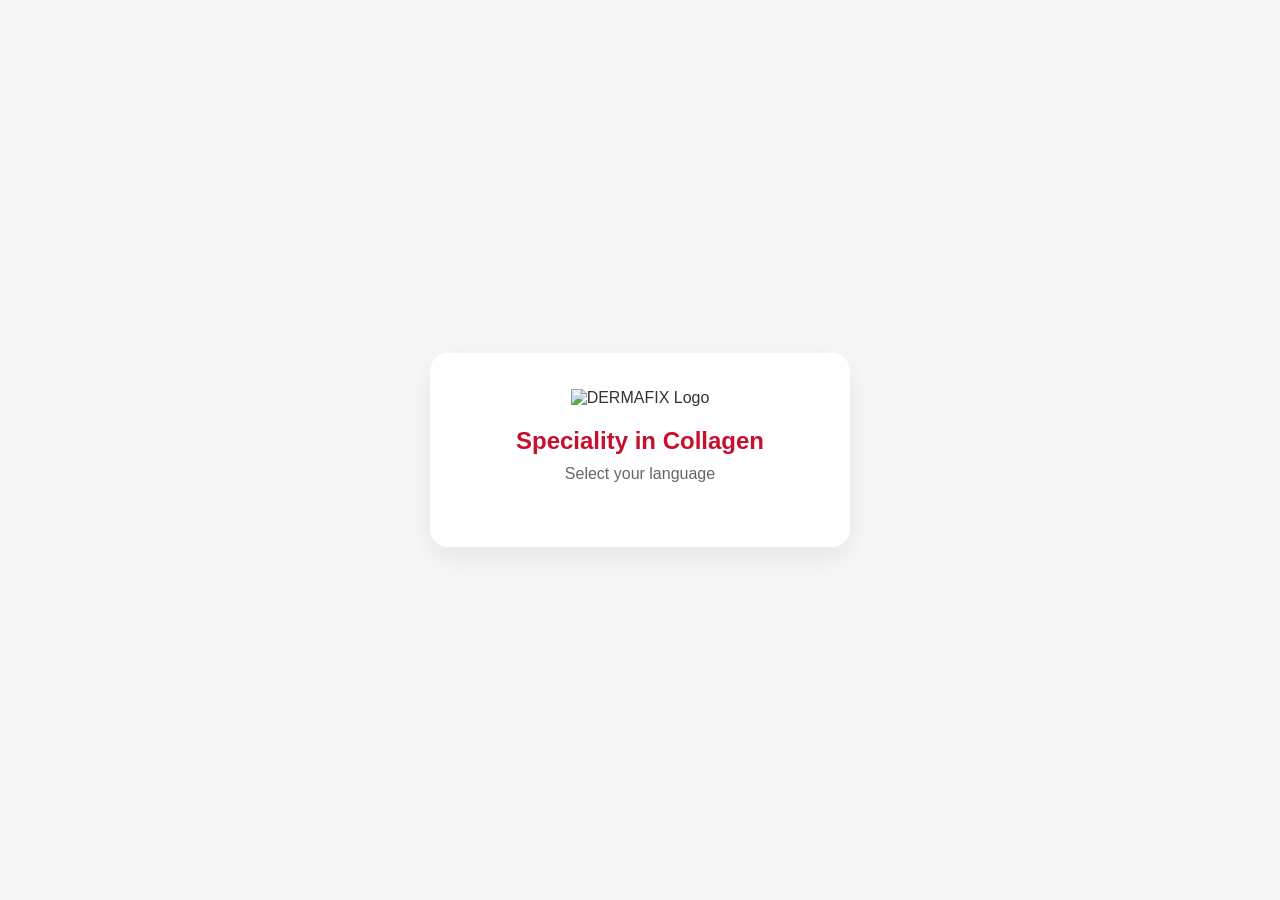
==== index.html @ 71de405d "Rename index (2).html to index.html" ====
<!DOCTYPE html>
<html lang="en">
<head>
<meta charset="UTF-8">
<meta name="viewport" content="width=device-width, initial-scale=1.0">
<title>DERMAFIX Manual</title>

<link rel="stylesheet" href="style.css">
</head>

<body>

<div class="container">

    <img src="logo.png" alt="DERMAFIX Logo" style="max-width:220px;width:70%;margin-bottom:20px;">

    <h2>Speciality in Collagen</h2>

    <p>Select your language</p>

    <div id="buttons"></div>

</div>

<script src="script.js"></script>

</body>
</html>
---- style.css ----
*{
    margin:0;
    padding:0;
    box-sizing:border-box;
    font-family:Arial, Helvetica, sans-serif;
}

body{
    background:#f7f7f7;
    color:#333;
    display:flex;
    justify-content:center;
    align-items:center;
    min-height:100vh;
    padding:20px;
}

.container{
    width:100%;
    max-width:420px;
    background:#fff;
    border-radius:18px;
    padding:36px 24px;
    text-align:center;
    box-shadow:0 10px 30px rgba(0,0,0,.08);
}

h2{
    color:#c8102e;
    margin-bottom:10px;
}

p{
    color:#666;
    margin-bottom:28px;
}

#buttons{
    display:flex;
    flex-direction:column;
    gap:14px;
}

.btn{
    display:block;
    text-decoration:none;
    background:#c8102e;
    color:#fff;
    padding:16px;
    border-radius:12px;
    font-size:17px;
    font-weight:bold;
    transition:.2s;
}

.btn:hover{
    transform:translateY(-2px);
    opacity:.92;
}

.btn:active{
    transform:scale(.98);
}

@media (max-width:480px){
    .container{
        max-width:100%;
        padding:28px 20px;
    }

    .btn{
        padding:18px;
        font-size:18px;
    }
}
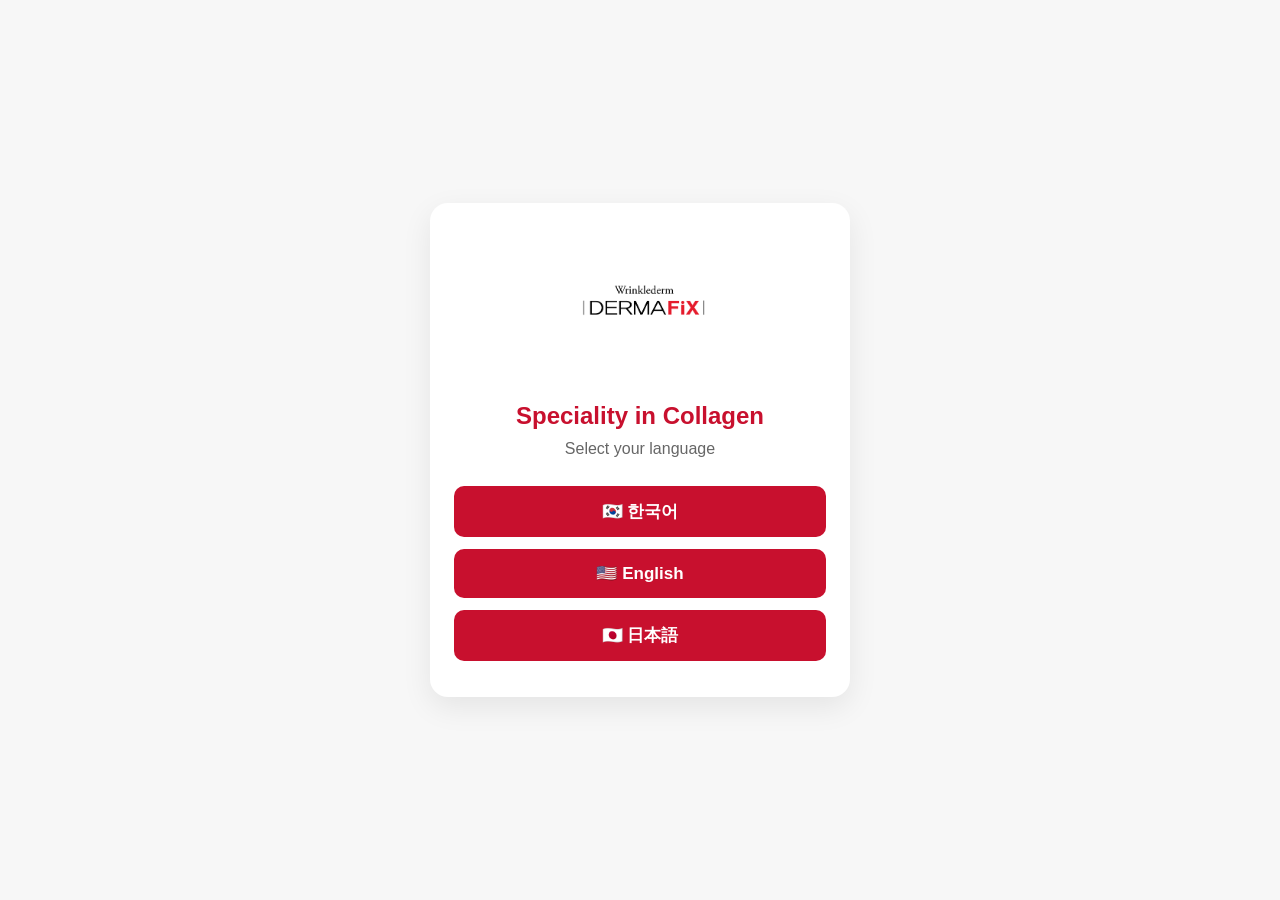
==== commit cead06bf: "Rename index(5).html to index.html" ====
--- a/index.html
+++ b/index.html
@@ -1,28 +1,29 @@
 <!DOCTYPE html>
-<html lang="en">
+<html lang="ko">
 <head>
 <meta charset="UTF-8">
 <meta name="viewport" content="width=device-width, initial-scale=1.0">
 <title>DERMAFIX Manual</title>
+<link rel="stylesheet" href="style.css">
+<style>
+.buttons{display:flex;flex-direction:column;gap:12px;margin-top:25px}
+.btn{display:block;text-decoration:none;padding:14px;border-radius:10px;
+background:#c8102e;color:#fff;font-weight:bold}
+.btn:hover{opacity:.9}
+</style>
+</head>
+<body>
+<div class="container">
+<img src="logo.png" alt="DERMAFIX Logo" style="max-width:220px;width:70%;margin-bottom:20px;">
+<h2>Speciality in Collagen</h2>
+<p>Select your language</p>
 
-<link rel="stylesheet" href="style.css">
-</head>
-
-<body>
-
-<div class="container">
-
-    <img src="logo.png" alt="DERMAFIX Logo" style="max-width:220px;width:70%;margin-bottom:20px;">
-
-    <h2>Speciality in Collagen</h2>
-
-    <p>Select your language</p>
-
-    <div id="buttons"></div>
+<div class="buttons">
+<a class="btn" href="korean.pdf.pdf" target="_blank">🇰🇷 한국어</a>
+<a class="btn" href="english.pdf.pdf" target="_blank">🇺🇸 English</a>
+<a class="btn" href="japanese.pdf.pdf" target="_blank">🇯🇵 日本語</a>
+</div>
 
 </div>
-
-<script src="script.js"></script>
-
 </body>
 </html>
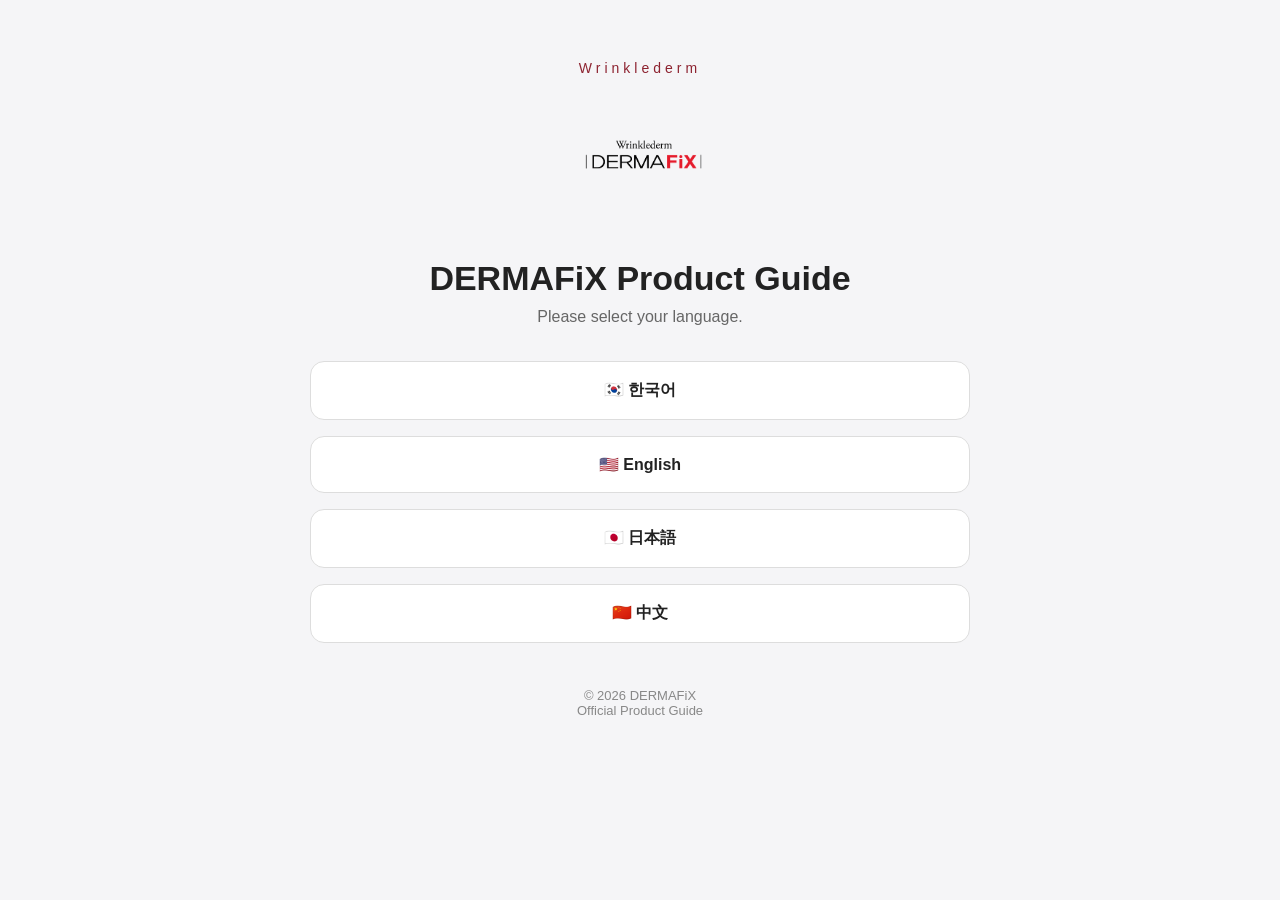
==== commit 0d6ffd91: "Add files via upload" ====
--- a/index.html
+++ b/index.html
@@ -1,29 +1,30 @@
 <!DOCTYPE html>
-<html lang="ko">
+<html lang="en">
 <head>
 <meta charset="UTF-8">
 <meta name="viewport" content="width=device-width, initial-scale=1.0">
-<title>DERMAFIX Manual</title>
+<title>DERMAFiX Product Guide</title>
 <link rel="stylesheet" href="style.css">
-<style>
-.buttons{display:flex;flex-direction:column;gap:12px;margin-top:25px}
-.btn{display:block;text-decoration:none;padding:14px;border-radius:10px;
-background:#c8102e;color:#fff;font-weight:bold}
-.btn:hover{opacity:.9}
-</style>
 </head>
 <body>
 <div class="container">
-<img src="logo.png" alt="DERMAFIX Logo" style="max-width:220px;width:70%;margin-bottom:20px;">
-<h2>Speciality in Collagen</h2>
-<p>Select your language</p>
+<div class="brand">Wrinklederm</div>
+<img src="logo.png" class="logo" alt="DERMAFiX Logo">
+<h1>DERMAFiX Product Guide</h1>
+<p class="sub">Please select your language.</p>
 
-<div class="buttons">
-<a class="btn" href="korean.pdf.pdf" target="_blank">🇰🇷 한국어</a>
-<a class="btn" href="english.pdf.pdf" target="_blank">🇺🇸 English</a>
-<a class="btn" href="japanese.pdf.pdf" target="_blank">🇯🇵 日本語</a>
+<div class="cards">
+<a href="korea.pdf" target="_blank" class="card">🇰🇷 한국어</a>
+<a href="eng.pdf" target="_blank" class="card">🇺🇸 English</a>
+<a href="japan.pdf" target="_blank" class="card">🇯🇵 日本語</a>
+<a href="china.pdf" target="_blank" class="card">🇨🇳 中文</a>
 </div>
 
+<footer>
+© 2026 DERMAFiX<br>
+Official Product Guide
+</footer>
 </div>
+<script src="script.js"></script>
 </body>
-</html>
+</html>
--- a/style.css
+++ b/style.css
@@ -1,75 +1,12 @@
-*{
-    margin:0;
-    padding:0;
-    box-sizing:border-box;
-    font-family:Arial, Helvetica, sans-serif;
-}
-
-body{
-    background:#f7f7f7;
-    color:#333;
-    display:flex;
-    justify-content:center;
-    align-items:center;
-    min-height:100vh;
-    padding:20px;
-}
-
-.container{
-    width:100%;
-    max-width:420px;
-    background:#fff;
-    border-radius:18px;
-    padding:36px 24px;
-    text-align:center;
-    box-shadow:0 10px 30px rgba(0,0,0,.08);
-}
-
-h2{
-    color:#c8102e;
-    margin-bottom:10px;
-}
-
-p{
-    color:#666;
-    margin-bottom:28px;
-}
-
-#buttons{
-    display:flex;
-    flex-direction:column;
-    gap:14px;
-}
-
-.btn{
-    display:block;
-    text-decoration:none;
-    background:#c8102e;
-    color:#fff;
-    padding:16px;
-    border-radius:12px;
-    font-size:17px;
-    font-weight:bold;
-    transition:.2s;
-}
-
-.btn:hover{
-    transform:translateY(-2px);
-    opacity:.92;
-}
-
-.btn:active{
-    transform:scale(.98);
-}
-
-@media (max-width:480px){
-    .container{
-        max-width:100%;
-        padding:28px 20px;
-    }
-
-    .btn{
-        padding:18px;
-        font-size:18px;
-    }
-}
+*{margin:0;padding:0;box-sizing:border-box}
+body{font-family:Arial,sans-serif;background:#f5f5f7;color:#222}
+.container{max-width:700px;margin:auto;padding:60px 20px;text-align:center}
+.brand{letter-spacing:4px;color:#8d2330;font-size:14px}
+.logo{width:210px;margin:20px auto 30px;display:block}
+h1{font-size:34px;margin-bottom:10px}
+.sub{color:#666;margin-bottom:35px}
+.cards{display:grid;gap:16px}
+.card{text-decoration:none;background:#fff;padding:18px;border-radius:14px;
+border:1px solid #ddd;color:#222;font-weight:600;transition:.2s}
+.card:hover{transform:translateY(-2px);box-shadow:0 8px 24px rgba(0,0,0,.08)}
+footer{margin-top:45px;color:#888;font-size:13px}
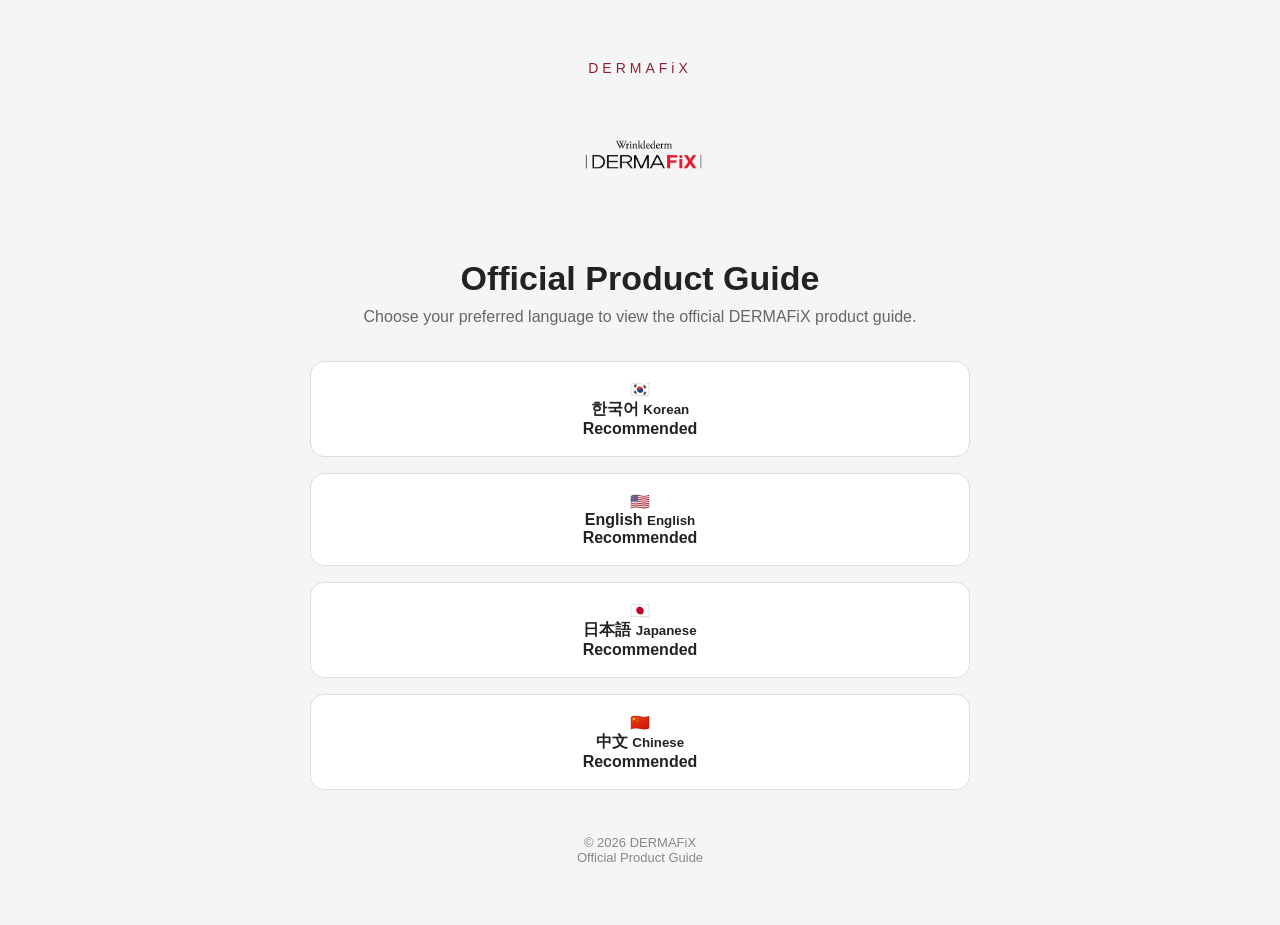
==== commit 0d413955: "Update index.html" ====
--- a/index.html
+++ b/index.html
@@ -8,16 +8,67 @@
 </head>
 <body>
 <div class="container">
-<div class="brand">Wrinklederm</div>
+<div class="brand">DERMAFiX</div>
 <img src="logo.png" class="logo" alt="DERMAFiX Logo">
-<h1>DERMAFiX Product Guide</h1>
-<p class="sub">Please select your language.</p>
+<h1>Official Product Guide</h1>
+<p class="sub">
+Choose your preferred language to view the official DERMAFiX product guide.
+</p>
 
 <div class="cards">
-<a href="korea.pdf" target="_blank" class="card">🇰🇷 한국어</a>
-<a href="eng.pdf" target="_blank" class="card">🇺🇸 English</a>
-<a href="japan.pdf" target="_blank" class="card">🇯🇵 日本語</a>
-<a href="china.pdf" target="_blank" class="card">🇨🇳 中文</a>
+
+<a href="korea.pdf" class="card" target="_blank">
+    <span class="flag">🇰🇷</span>
+
+    <div class="info">
+        <strong>한국어</strong>
+        <small>Korean</small>
+    </div>
+
+    <span class="badge" id="ko-badge">
+        Recommended
+    </span>
+</a>
+
+<a href="eng.pdf" class="card" target="_blank">
+    <span class="flag">🇺🇸</span>
+
+    <div class="info">
+        <strong>English</strong>
+        <small>English</small>
+    </div>
+
+    <span class="badge" id="en-badge">
+        Recommended
+    </span>
+</a>
+
+<a href="japan.pdf" class="card" target="_blank">
+    <span class="flag">🇯🇵</span>
+
+    <div class="info">
+        <strong>日本語</strong>
+        <small>Japanese</small>
+    </div>
+
+    <span class="badge" id="ja-badge">
+        Recommended
+    </span>
+</a>
+
+<a href="china.pdf" class="card" target="_blank">
+    <span class="flag">🇨🇳</span>
+
+    <div class="info">
+        <strong>中文</strong>
+        <small>Chinese</small>
+    </div>
+
+    <span class="badge" id="zh-badge">
+        Recommended
+    </span>
+</a>
+
 </div>
 
 <footer>
@@ -27,4 +78,4 @@
 </div>
 <script src="script.js"></script>
 </body>
-</html>+</html>
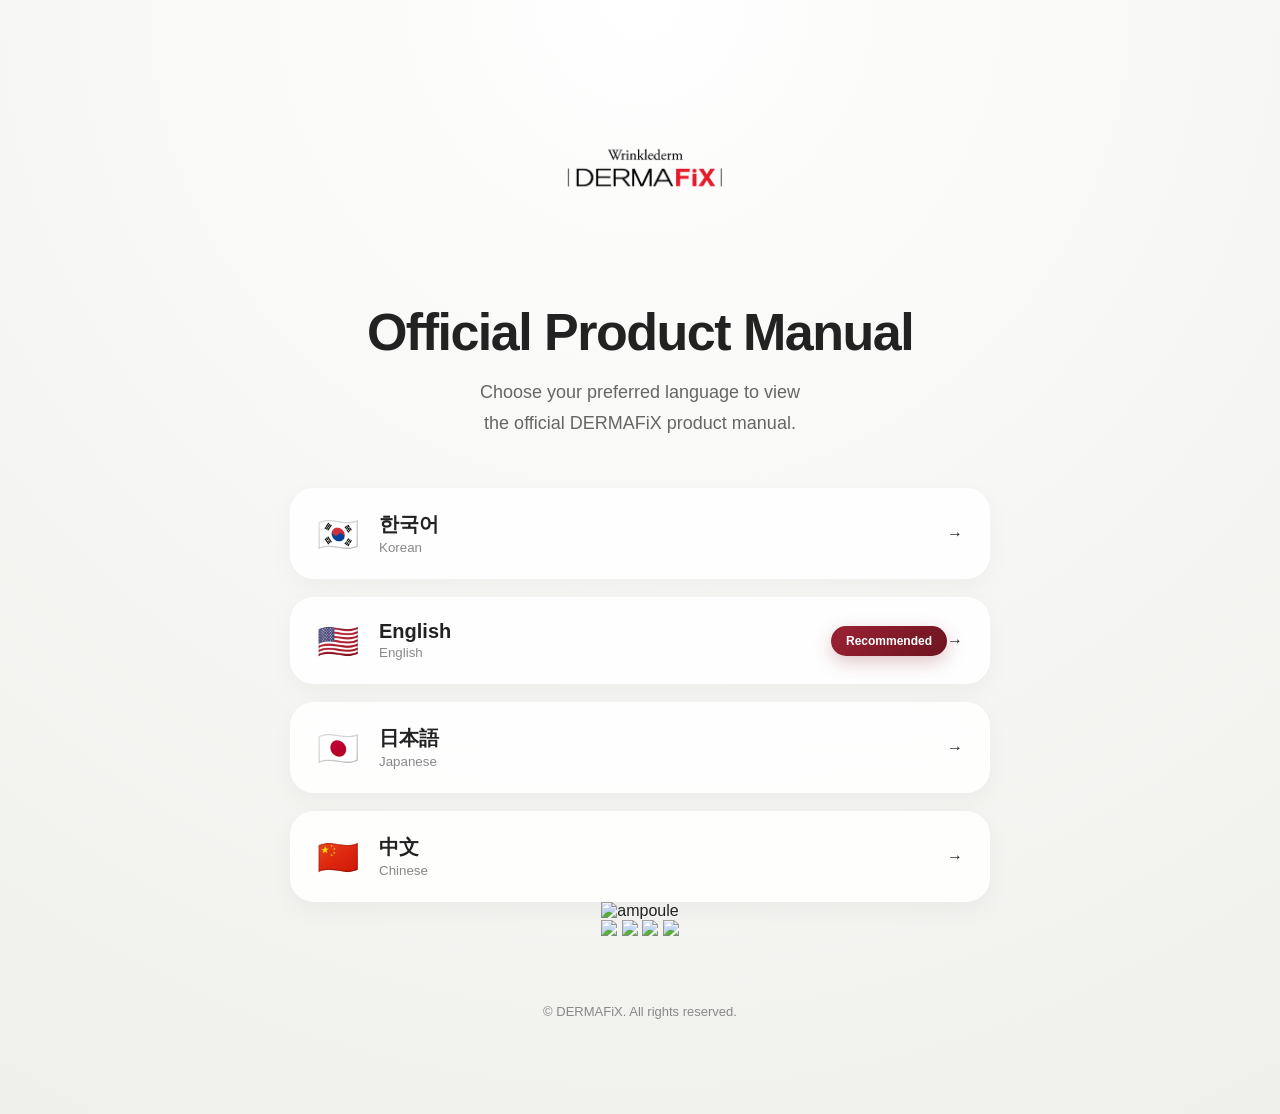
==== commit 172b24f1: "Update index.html" ====
--- a/index.html
+++ b/index.html
@@ -1,81 +1,144 @@
 <!DOCTYPE html>
 <html lang="en">
+
 <head>
 <meta charset="UTF-8">
 <meta name="viewport" content="width=device-width, initial-scale=1.0">
+
 <title>DERMAFiX Product Guide</title>
+
 <link rel="stylesheet" href="style.css">
+
 </head>
+
 <body>
+
 <div class="container">
-<div class="brand">DERMAFiX</div>
-<img src="logo.png" class="logo" alt="DERMAFiX Logo">
-<h1>Official Product Guide</h1>
-<p class="sub">
-Choose your preferred language to view the official DERMAFiX product guide.
-</p>
 
-<div class="cards">
+    <!-- Logo -->
+    <img src="logo.png" class="logo" alt="DERMAFiX Logo">
 
-<a href="korea.pdf" class="card" target="_blank">
-    <span class="flag">🇰🇷</span>
+    <!-- Title -->
+    <h1>Official Product Manual</h1>
 
-    <div class="info">
-        <strong>한국어</strong>
-        <small>Korean</small>
+    <p class="sub">
+        Choose your preferred language to view<br>
+        the official DERMAFiX product manual.
+    </p>
+
+    <!-- Language -->
+    <div class="cards">
+
+        <a href="korea.pdf" class="card" target="_blank">
+
+            <span class="flag">🇰🇷</span>
+
+            <div class="info">
+                <strong>한국어</strong>
+                <small>Korean</small>
+            </div>
+
+            <span class="badge" id="ko-badge">
+                Recommended
+            </span>
+
+            <span class="arrow">→</span>
+
+        </a>
+
+        <a href="eng.pdf" class="card" target="_blank">
+
+            <span class="flag">🇺🇸</span>
+
+            <div class="info">
+                <strong>English</strong>
+                <small>English</small>
+            </div>
+
+            <span class="badge" id="en-badge">
+                Recommended
+            </span>
+
+            <span class="arrow">→</span>
+
+        </a>
+
+        <a href="japan.pdf" class="card" target="_blank">
+
+            <span class="flag">🇯🇵</span>
+
+            <div class="info">
+                <strong>日本語</strong>
+                <small>Japanese</small>
+            </div>
+
+            <span class="badge" id="ja-badge">
+                Recommended
+            </span>
+
+            <span class="arrow">→</span>
+
+        </a>
+
+        <a href="china.pdf" class="card" target="_blank">
+
+            <span class="flag">🇨🇳</span>
+
+            <div class="info">
+                <strong>中文</strong>
+                <small>Chinese</small>
+            </div>
+
+            <span class="badge" id="zh-badge">
+                Recommended
+            </span>
+
+            <span class="arrow">→</span>
+
+        </a>
+
     </div>
 
-    <span class="badge" id="ko-badge">
-        Recommended
-    </span>
-</a>
+    <!-- Product Showcase -->
 
-<a href="eng.pdf" class="card" target="_blank">
-    <span class="flag">🇺🇸</span>
+    <section class="product-section">
 
-    <div class="info">
-        <strong>English</strong>
-        <small>English</small>
-    </div>
+        <div class="stage">
 
-    <span class="badge" id="en-badge">
-        Recommended
-    </span>
-</a>
+            <!-- decorative -->
+            <div class="glass-ball"></div>
+            <img src="ampoule.png" class="glass-ampoule" alt="ampoule">
 
-<a href="japan.pdf" class="card" target="_blank">
-    <span class="flag">🇯🇵</span>
+            <div class="platform">
 
-    <div class="info">
-        <strong>日本語</strong>
-        <small>Japanese</small>
-    </div>
+                <div class="products">
 
-    <span class="badge" id="ja-badge">
-        Recommended
-    </span>
-</a>
+                    <img src="toner.png" class="p-toner">
 
-<a href="china.pdf" class="card" target="_blank">
-    <span class="flag">🇨🇳</span>
+                    <img src="serum.png" class="p-serum">
 
-    <div class="info">
-        <strong>中文</strong>
-        <small>Chinese</small>
-    </div>
+                    <img src="cream-device.png" class="p-device">
 
-    <span class="badge" id="zh-badge">
-        Recommended
-    </span>
-</a>
+                    <img src="poster.png" class="p-poster">
+
+                </div>
+
+            </div>
+
+        </div>
+
+    </section>
+
+    <footer>
+
+        © DERMAFiX. All rights reserved.
+
+    </footer>
 
 </div>
 
-<footer>
-© 2026 DERMAFiX<br>
-Official Product Guide
-</footer>
-</div>
 <script src="script.js"></script>
+
 </body>
+
 </html>
--- a/style.css
+++ b/style.css
@@ -1,12 +1,256 @@
-*{margin:0;padding:0;box-sizing:border-box}
-body{font-family:Arial,sans-serif;background:#f5f5f7;color:#222}
-.container{max-width:700px;margin:auto;padding:60px 20px;text-align:center}
-.brand{letter-spacing:4px;color:#8d2330;font-size:14px}
-.logo{width:210px;margin:20px auto 30px;display:block}
-h1{font-size:34px;margin-bottom:10px}
-.sub{color:#666;margin-bottom:35px}
-.cards{display:grid;gap:16px}
-.card{text-decoration:none;background:#fff;padding:18px;border-radius:14px;
-border:1px solid #ddd;color:#222;font-weight:600;transition:.2s}
-.card:hover{transform:translateY(-2px);box-shadow:0 8px 24px rgba(0,0,0,.08)}
-footer{margin-top:45px;color:#888;font-size:13px}+*{
+    margin:0;
+    padding:0;
+    box-sizing:border-box;
+}
+
+body{
+
+    background:
+    radial-gradient(circle at top,
+    #ffffff 0%,
+    #f8f8f6 40%,
+    #efefec 100%);
+
+    color:#222;
+
+    font-family:-apple-system,
+    BlinkMacSystemFont,
+    "Segoe UI",
+    Roboto,
+    Arial,
+    sans-serif;
+
+}
+
+.container{
+
+    max-width:760px;
+
+    margin:0 auto;
+
+    padding:90px 30px;
+
+    text-align:center;
+
+}
+
+.brand{
+
+    font-size:14px;
+
+    letter-spacing:5px;
+
+    color:#8B1E2D;
+
+    font-weight:700;
+
+    margin-bottom:25px;
+
+}
+
+.logo{
+
+    width:280px;
+
+    display:block;
+
+    margin:0 auto 35px;
+
+    transition:.35s;
+
+}
+
+.logo:hover{
+
+    transform:scale(1.03);
+
+}
+
+h1{
+
+    font-size:52px;
+
+    font-weight:700;
+
+    letter-spacing:-1.5px;
+    
+    margin-bottom:15px;
+
+}
+
+.sub{
+
+    color:#666;
+
+    font-size:18px;
+
+    line-height:1.7;
+
+    margin-bottom:50px;
+
+}
+
+.cards{
+
+    display:flex;
+
+    flex-direction:column;
+
+    gap:18px;
+
+}
+
+.card{
+
+    display:flex;
+
+    align-items:center;
+
+    justify-content:space-between;
+
+    text-decoration:none;
+
+    background:rgba(255,255,255,.85);
+
+    backdrop-filter:blur(20px);
+    
+    -webkit-backdrop-filter:blur(20px);
+
+    border-radius:24px;
+
+    padding:22px 26px;
+
+    border:1px solid rgba(255,255,255,.7);
+
+    box-shadow:
+  
+    0 8px 24px rgba(0,0,0,.04);
+
+    transition:.25s;
+
+    color:#222;
+
+}
+
+.card:hover{
+
+    transform:translateY(-8px) scale(1.02);
+
+    box-shadow:
+    0 28px 60px rgba(0,0,0,.15);
+
+}
+
+.flag{
+
+    font-size:34px;
+
+    margin-right:20px;
+
+}
+
+.info{
+
+    flex:1;
+
+    text-align:left;
+
+}
+
+.info strong{
+
+    display:block;
+
+    font-size:20px;
+
+}
+
+.info small{
+
+    color:#888;
+
+}
+
+.badge{
+
+    background:linear-gradient(
+    135deg,
+    #9b2234,
+    #6d1420);
+
+    color:white;
+
+    padding:8px 15px;
+
+    border-radius:999px;
+
+    font-size:12px;
+
+    font-weight:700;
+
+    box-shadow:
+
+    0 6px 18px rgba(139,30,45,.25);
+
+}
+
+footer{
+
+    margin-top:60px;
+
+    color:#888;
+
+    line-height:1.8;
+
+    font-size:13px;
+
+}
+
+@media(max-width:700px){
+
+h1{
+
+font-size:32px;
+
+}
+
+.card{
+
+padding:18px;
+
+}
+
+.info strong{
+
+font-size:17px;
+
+}
+
+}
+
+/* ---------- Card Animation ---------- */
+
+.card{
+    opacity:0;
+    animation:fadeUp .6s ease forwards;
+}
+
+.card:nth-child(1){animation-delay:.15s;}
+.card:nth-child(2){animation-delay:.3s;}
+.card:nth-child(3){animation-delay:.45s;}
+.card:nth-child(4){animation-delay:.6s;}
+
+@keyframes fadeUp{
+
+    from{
+        opacity:0;
+        transform:translateY(35px);
+    }
+
+    to{
+        opacity:1;
+        transform:translateY(0);
+    }
+
+}
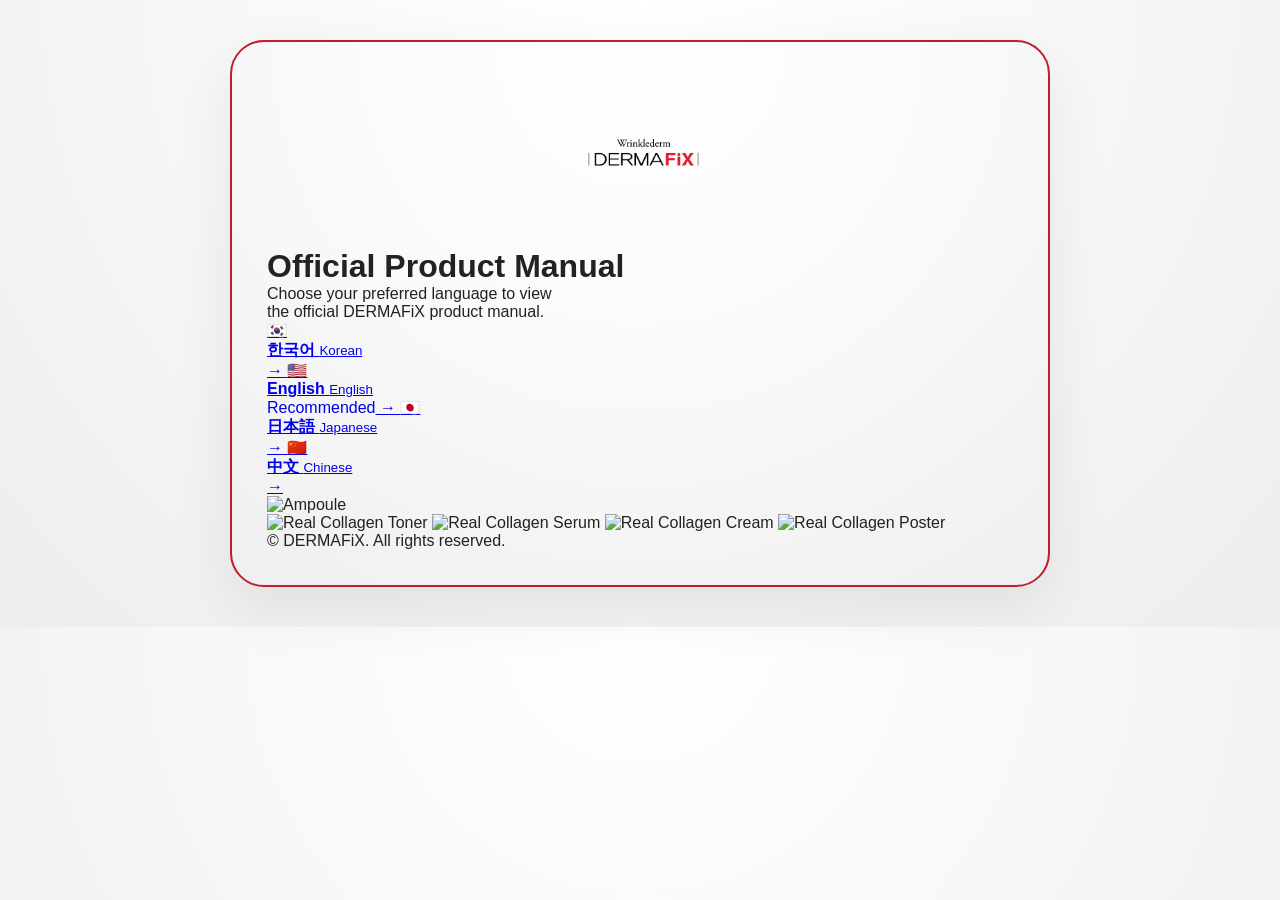
==== commit 21e83981: "Update index.html" ====
--- a/index.html
+++ b/index.html
@@ -2,13 +2,11 @@
 <html lang="en">
 
 <head>
-<meta charset="UTF-8">
-<meta name="viewport" content="width=device-width, initial-scale=1.0">
+    <meta charset="UTF-8">
+    <meta name="viewport" content="width=device-width, initial-scale=1.0">
+    <title>DERMAFiX Product Manual</title>
 
-<title>DERMAFiX Product Guide</title>
-
-<link rel="stylesheet" href="style.css">
-
+    <link rel="stylesheet" href="style.css">
 </head>
 
 <body>
@@ -16,7 +14,7 @@
 <div class="container">
 
     <!-- Logo -->
-    <img src="logo.png" class="logo" alt="DERMAFiX Logo">
+    <img src="logo.png" class="logo" alt="DERMAFiX">
 
     <!-- Title -->
     <h1>Official Product Manual</h1>
@@ -27,6 +25,7 @@
     </p>
 
     <!-- Language -->
+
     <div class="cards">
 
         <a href="korea.pdf" class="card" target="_blank">
@@ -38,9 +37,7 @@
                 <small>Korean</small>
             </div>
 
-            <span class="badge" id="ko-badge">
-                Recommended
-            </span>
+            <span class="badge" id="ko-badge">Recommended</span>
 
             <span class="arrow">→</span>
 
@@ -55,9 +52,7 @@
                 <small>English</small>
             </div>
 
-            <span class="badge" id="en-badge">
-                Recommended
-            </span>
+            <span class="badge" id="en-badge">Recommended</span>
 
             <span class="arrow">→</span>
 
@@ -72,9 +67,7 @@
                 <small>Japanese</small>
             </div>
 
-            <span class="badge" id="ja-badge">
-                Recommended
-            </span>
+            <span class="badge" id="ja-badge">Recommended</span>
 
             <span class="arrow">→</span>
 
@@ -89,9 +82,7 @@
                 <small>Chinese</small>
             </div>
 
-            <span class="badge" id="zh-badge">
-                Recommended
-            </span>
+            <span class="badge" id="zh-badge">Recommended</span>
 
             <span class="arrow">→</span>
 
@@ -99,27 +90,44 @@
 
     </div>
 
-    <!-- Product Showcase -->
+    <!-- Product Area -->
 
     <section class="product-section">
 
         <div class="stage">
 
-            <!-- decorative -->
+            <!-- Decoration -->
             <div class="glass-ball"></div>
-            <img src="ampoule.png" class="glass-ampoule" alt="ampoule">
+
+            <img src="ampoule.png"
+                 class="glass-ampoule"
+                 alt="Ampoule">
+
+            <!-- Platform -->
 
             <div class="platform">
 
                 <div class="products">
 
-                    <img src="toner.png" class="p-toner">
+                    <!-- Toner -->
+                    <img src="toner.png"
+                         class="p-toner"
+                         alt="Real Collagen Toner">
 
-                    <img src="serum.png" class="p-serum">
+                    <!-- Serum -->
+                    <img src="serum.png"
+                         class="p-serum"
+                         alt="Real Collagen Serum">
 
-                    <img src="cream-device.png" class="p-device">
+                    <!-- Cream + Device -->
+                    <img src="cream-device.png"
+                         class="p-device"
+                         alt="Real Collagen Cream">
 
-                    <img src="poster.png" class="p-poster">
+                    <!-- Poster -->
+                    <img src="poster.png"
+                         class="p-poster"
+                         alt="Real Collagen Poster">
 
                 </div>
 
@@ -130,9 +138,7 @@
     </section>
 
     <footer>
-
         © DERMAFiX. All rights reserved.
-
     </footer>
 
 </div>
--- a/style.css
+++ b/style.css
@@ -6,32 +6,35 @@
 
 body{
 
+    font-family:-apple-system,BlinkMacSystemFont,"Segoe UI",Roboto,Arial,sans-serif;
+
+    color:#222;
+
     background:
-    radial-gradient(circle at top,
-    #ffffff 0%,
-    #f8f8f6 40%,
-    #efefec 100%);
-
-    color:#222;
-
-    font-family:-apple-system,
-    BlinkMacSystemFont,
-    "Segoe UI",
-    Roboto,
-    Arial,
-    sans-serif;
+    radial-gradient(circle at top,#ffffff 0%,#f8f8f6 45%,#ededeb 100%);
 
 }
 
 .container{
 
-    max-width:760px;
-
-    margin:0 auto;
-
-    padding:90px 30px;
-
-    text-align:center;
+    max-width:820px;
+
+    margin:40px auto;
+
+    padding:55px 35px 35px;
+
+    border:2px solid #bf1f2d;
+
+    border-radius:34px;
+
+    background:
+    radial-gradient(circle at top,#ffffff 0%,#fafafa 45%,#efefef 100%);
+
+    box-shadow:
+
+    0 20px 60px rgba(0,0,0,.08);
+
+    overflow:hidden;
 
 }
 
@@ -51,13 +54,11 @@
 
 .logo{
 
-    width:280px;
+    width:200px;
 
     display:block;
 
-    margin:0 auto 35px;
-
-    transition:.35s;
+    margin:0 auto 25px;
 
 }
 
@@ -65,74 +66,76 @@
 
     transform:scale(1.03);
 
-}
-
 h1{
 
-    font-size:52px;
-
-    font-weight:700;
-
-    letter-spacing:-1.5px;
+    font-size:56px;
+
+    font-weight:800;
+
+    letter-spacing:-2px;
+
+    margin-bottom:18px;
+
+}
+
+.sub{
+
+    font-size:19px;
+
+    color:#666;
+
+    line-height:1.8;
+
+    margin-bottom:45px;
+
+}
+
+.cards{
+
+    width:100%;
+
+    display:flex;
+
+    flex-direction:column;
+
+    gap:18px;
+
+    margin-bottom:30px;
+
+}
+
+.card{
+
+    display:flex;
+
+    align-items:center;
+
+    text-decoration:none;
+
+    background:#fff;
+
+    padding:22px 28px;
+
+    border-radius:22px;
+
+    box-shadow:
+
+    0 10px 30px rgba(0,0,0,.05);
+
+    border:none;
+
+}
+
+.arrow{
+
+    margin-left:18px;
+
+    font-size:30px;
+
+    color:#7f7f7f;
+
+}
     
-    margin-bottom:15px;
-
-}
-
-.sub{
-
-    color:#666;
-
-    font-size:18px;
-
-    line-height:1.7;
-
-    margin-bottom:50px;
-
-}
-
-.cards{
-
-    display:flex;
-
-    flex-direction:column;
-
-    gap:18px;
-
-}
-
-.card{
-
-    display:flex;
-
-    align-items:center;
-
-    justify-content:space-between;
-
-    text-decoration:none;
-
-    background:rgba(255,255,255,.85);
-
-    backdrop-filter:blur(20px);
-    
-    -webkit-backdrop-filter:blur(20px);
-
-    border-radius:24px;
-
-    padding:22px 26px;
-
-    border:1px solid rgba(255,255,255,.7);
-
-    box-shadow:
-  
-    0 8px 24px rgba(0,0,0,.04);
-
-    transition:.25s;
-
-    color:#222;
-
-}
-
 .card:hover{
 
     transform:translateY(-8px) scale(1.02);
@@ -174,24 +177,23 @@
 
 .badge{
 
-    background:linear-gradient(
-    135deg,
-    #9b2234,
-    #6d1420);
+    margin-left:auto;
+
+    background:linear-gradient(135deg,#c41524,#8d1120);
 
     color:white;
 
-    padding:8px 15px;
-
     border-radius:999px;
 
+    padding:8px 18px;
+
     font-size:12px;
 
     font-weight:700;
 
     box-shadow:
 
-    0 6px 18px rgba(139,30,45,.25);
+    0 6px 14px rgba(160,30,40,.28);
 
 }
 
@@ -254,3 +256,148 @@
     }
 
 }
+
+.product-section{
+
+    margin-top:25px;
+
+}
+
+.stage{
+
+    position:relative;
+
+    height:270px;
+
+    background:
+
+    linear-gradient(to bottom,#fafafa 0%,#ececec 100%);
+
+    border-radius:0 0 28px 28px;
+
+    overflow:hidden;
+
+}
+
+.platform{
+
+    position:absolute;
+
+    right:18px;
+
+    bottom:28px;
+
+    width:340px;
+
+    height:52px;
+
+    background:rgba(210,215,220,.45);
+
+    backdrop-filter:blur(12px);
+
+    border-radius:6px;
+
+    transform:perspective(900px) rotateX(70deg);
+
+}
+
+.products{
+
+    position:absolute;
+
+    right:25px;
+
+    bottom:34px;
+
+    display:flex;
+
+    align-items:flex-end;
+
+    gap:14px;
+
+}
+
+.p-toner{
+
+    width:72px;
+
+    transform:rotate(-2deg);
+
+}
+
+.p-serum{
+
+    width:54px;
+
+    transform:rotate(3deg);
+
+    margin-left:-4px;
+
+}
+
+.p-device{
+
+    width:86px;
+
+    transform:rotate(-4deg);
+
+}
+
+.p-poster{
+
+    width:120px;
+
+    margin-left:-5px;
+
+    transform:rotate(2deg);
+
+}
+
+.glass-ball{
+
+    position:absolute;
+
+    left:28px;
+
+    bottom:42px;
+
+    width:70px;
+
+    height:70px;
+
+    border-radius:50%;
+
+    background:
+
+    radial-gradient(circle at 35% 35%,
+
+    rgba(255,255,255,.95),
+
+    rgba(220,220,220,.35));
+
+}
+
+.glass-ampoule{
+
+    position:absolute;
+
+    left:150px;
+
+    bottom:34px;
+
+    width:24px;
+
+    opacity:.9;
+
+}
+
+footer{
+
+    margin-top:12px;
+
+    font-size:13px;
+
+    color:#8a8a8a;
+
+}
+
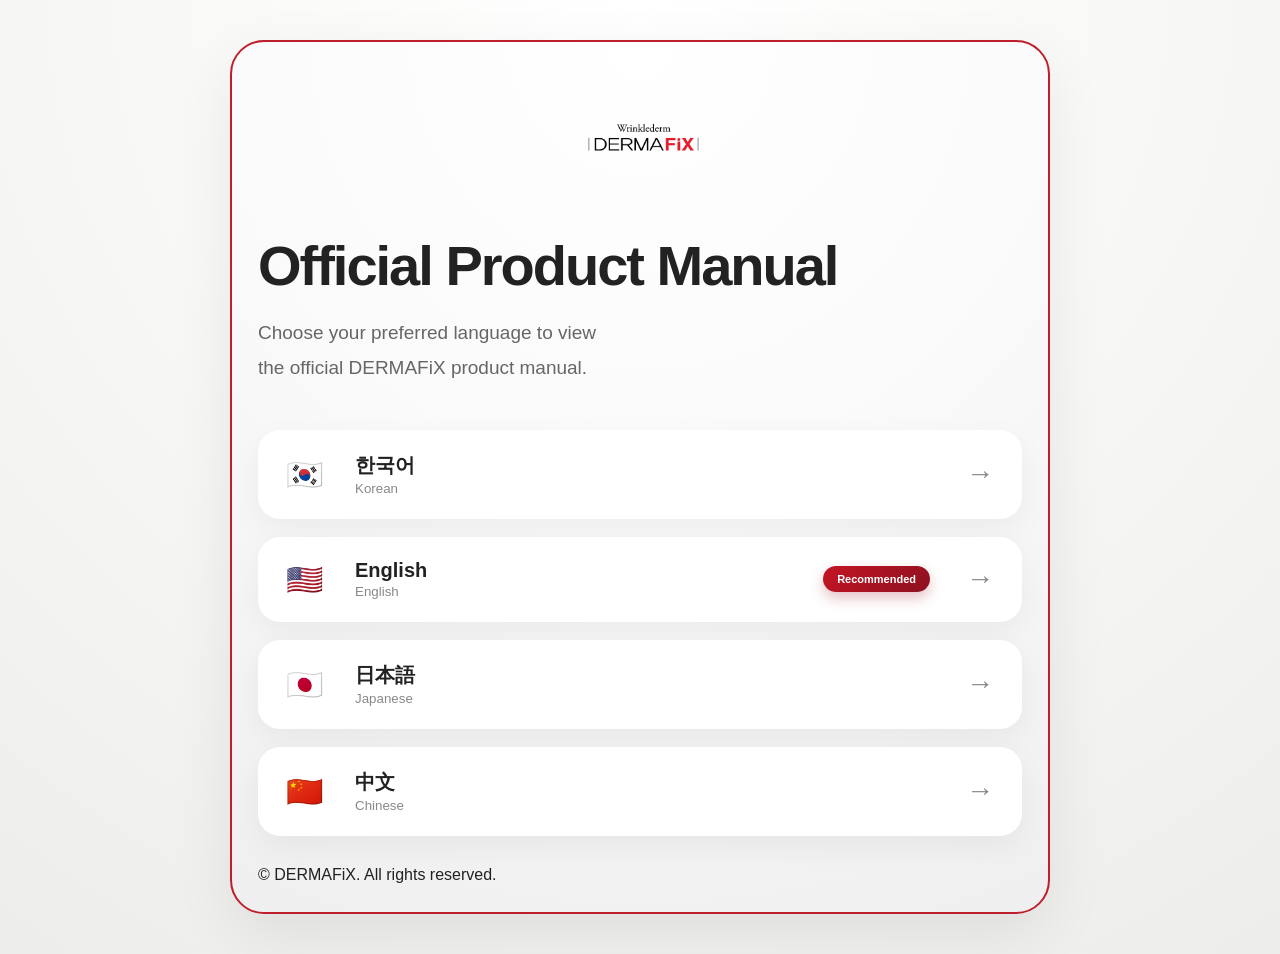
==== commit 409ad6aa: "Update index.html" ====
--- a/index.html
+++ b/index.html
@@ -4,6 +4,7 @@
 <head>
     <meta charset="UTF-8">
     <meta name="viewport" content="width=device-width, initial-scale=1.0">
+
     <title>DERMAFiX Product Manual</title>
 
     <link rel="stylesheet" href="style.css">
@@ -14,20 +15,21 @@
 <div class="container">
 
     <!-- Logo -->
-    <img src="logo.png" class="logo" alt="DERMAFiX">
+    <img src="logo.png" class="logo" alt="DERMAFiX Logo">
 
     <!-- Title -->
     <h1>Official Product Manual</h1>
 
+    <!-- Description -->
     <p class="sub">
         Choose your preferred language to view<br>
         the official DERMAFiX product manual.
     </p>
 
-    <!-- Language -->
-
+    <!-- Language Cards -->
     <div class="cards">
 
+        <!-- Korean -->
         <a href="korea.pdf" class="card" target="_blank">
 
             <span class="flag">🇰🇷</span>
@@ -37,12 +39,15 @@
                 <small>Korean</small>
             </div>
 
-            <span class="badge" id="ko-badge">Recommended</span>
+            <span class="badge" id="ko-badge">
+                Recommended
+            </span>
 
             <span class="arrow">→</span>
 
         </a>
 
+        <!-- English -->
         <a href="eng.pdf" class="card" target="_blank">
 
             <span class="flag">🇺🇸</span>
@@ -52,12 +57,15 @@
                 <small>English</small>
             </div>
 
-            <span class="badge" id="en-badge">Recommended</span>
+            <span class="badge" id="en-badge">
+                Recommended
+            </span>
 
             <span class="arrow">→</span>
 
         </a>
 
+        <!-- Japanese -->
         <a href="japan.pdf" class="card" target="_blank">
 
             <span class="flag">🇯🇵</span>
@@ -67,12 +75,15 @@
                 <small>Japanese</small>
             </div>
 
-            <span class="badge" id="ja-badge">Recommended</span>
+            <span class="badge" id="ja-badge">
+                Recommended
+            </span>
 
             <span class="arrow">→</span>
 
         </a>
 
+        <!-- Chinese -->
         <a href="china.pdf" class="card" target="_blank">
 
             <span class="flag">🇨🇳</span>
@@ -82,60 +93,15 @@
                 <small>Chinese</small>
             </div>
 
-            <span class="badge" id="zh-badge">Recommended</span>
+            <span class="badge" id="zh-badge">
+                Recommended
+            </span>
 
             <span class="arrow">→</span>
 
         </a>
 
     </div>
-
-    <!-- Product Area -->
-
-    <section class="product-section">
-
-        <div class="stage">
-
-            <!-- Decoration -->
-            <div class="glass-ball"></div>
-
-            <img src="ampoule.png"
-                 class="glass-ampoule"
-                 alt="Ampoule">
-
-            <!-- Platform -->
-
-            <div class="platform">
-
-                <div class="products">
-
-                    <!-- Toner -->
-                    <img src="toner.png"
-                         class="p-toner"
-                         alt="Real Collagen Toner">
-
-                    <!-- Serum -->
-                    <img src="serum.png"
-                         class="p-serum"
-                         alt="Real Collagen Serum">
-
-                    <!-- Cream + Device -->
-                    <img src="cream-device.png"
-                         class="p-device"
-                         alt="Real Collagen Cream">
-
-                    <!-- Poster -->
-                    <img src="poster.png"
-                         class="p-poster"
-                         alt="Real Collagen Poster">
-
-                </div>
-
-            </div>
-
-        </div>
-
-    </section>
 
     <footer>
         © DERMAFiX. All rights reserved.
--- a/style.css
+++ b/style.css
@@ -21,7 +21,7 @@
 
     margin:40px auto;
 
-    padding:55px 35px 35px;
+    padding:40px 26px 28px;
 
     border:2px solid #bf1f2d;
 
@@ -66,6 +66,8 @@
 
     transform:scale(1.03);
 
+}
+
 h1{
 
     font-size:56px;
@@ -106,10 +108,16 @@
 
 .card{
 
+    color:#222;
+    
     display:flex;
 
     align-items:center;
 
+    justify-content:flex-start;
+
+    gap:18px;
+
     text-decoration:none;
 
     background:#fff;
@@ -130,9 +138,11 @@
 
     margin-left:18px;
 
-    font-size:30px;
-
-    color:#7f7f7f;
+    color:#888;
+
+    font-size:28px;
+
+    font-weight:300;
 
 }
     
@@ -147,9 +157,9 @@
 
 .flag{
 
-    font-size:34px;
-
-    margin-right:20px;
+    font-size:30px;
+
+    margin-right:14px;
 
 }
 
@@ -167,6 +177,7 @@
 
     font-size:20px;
 
+    color:#222;
 }
 
 .info small{
@@ -185,9 +196,9 @@
 
     border-radius:999px;
 
-    padding:8px 18px;
-
-    font-size:12px;
+    padding:7px 14px;
+
+    font-size:11px;
 
     font-weight:700;
 
@@ -195,39 +206,97 @@
 
     0 6px 14px rgba(160,30,40,.28);
 
-}
-
-footer{
-
-    margin-top:60px;
-
-    color:#888;
-
-    line-height:1.8;
-
-    font-size:13px;
-
-}
-
-@media(max-width:700px){
-
-h1{
-
-font-size:32px;
-
-}
-
-.card{
-
-padding:18px;
-
-}
-
-.info strong{
-
-font-size:17px;
-
-}
+    display:inline-flex;
+
+    align-items:center;
+
+    justify-content:center;
+
+    flex-shrink:0;
+
+}
+
+@media (max-width:700px){
+
+    .container{
+
+        margin:18px auto;
+
+        padding:28px 18px 20px;
+
+    }
+
+    .logo{
+
+        width:130px;
+
+        margin-bottom:18px;
+
+    }
+
+    h1{
+
+        font-size:34px;
+
+        margin-bottom:10px;
+
+    }
+
+    .sub{
+
+        font-size:15px;
+
+        line-height:1.5;
+
+        margin-bottom:24px;
+
+    }
+
+    .cards{
+
+        gap:10px;
+
+    }
+
+    .card{
+
+        padding:16px 18px;
+
+    }
+
+    .flag{
+
+        font-size:28px;
+
+        margin-right:12px;
+
+    }
+
+    .info strong{
+
+        font-size:17px;
+
+    }
+
+    .info small{
+
+        font-size:13px;
+
+    }
+
+    .badge{
+
+        padding:6px 12px;
+
+        font-size:10px;
+
+    }
+
+    .arrow{
+
+        font-size:24px;
+
+    }
 
 }
 
@@ -257,147 +326,9 @@
 
 }
 
-.product-section{
-
-    margin-top:25px;
-
-}
-
-.stage{
-
-    position:relative;
-
-    height:270px;
-
-    background:
-
-    linear-gradient(to bottom,#fafafa 0%,#ececec 100%);
-
-    border-radius:0 0 28px 28px;
-
-    overflow:hidden;
-
-}
-
-.platform{
-
-    position:absolute;
-
-    right:18px;
-
-    bottom:28px;
-
-    width:340px;
-
-    height:52px;
-
-    background:rgba(210,215,220,.45);
-
-    backdrop-filter:blur(12px);
-
-    border-radius:6px;
-
-    transform:perspective(900px) rotateX(70deg);
-
-}
-
-.products{
-
-    position:absolute;
-
-    right:25px;
-
-    bottom:34px;
-
-    display:flex;
-
-    align-items:flex-end;
-
-    gap:14px;
-
-}
-
-.p-toner{
-
-    width:72px;
-
-    transform:rotate(-2deg);
-
-}
-
-.p-serum{
-
-    width:54px;
-
-    transform:rotate(3deg);
-
-    margin-left:-4px;
-
-}
-
-.p-device{
-
-    width:86px;
-
-    transform:rotate(-4deg);
-
-}
-
-.p-poster{
-
-    width:120px;
-
-    margin-left:-5px;
-
-    transform:rotate(2deg);
-
-}
-
-.glass-ball{
-
-    position:absolute;
-
-    left:28px;
-
-    bottom:42px;
-
-    width:70px;
-
-    height:70px;
-
-    border-radius:50%;
-
-    background:
-
-    radial-gradient(circle at 35% 35%,
-
-    rgba(255,255,255,.95),
-
-    rgba(220,220,220,.35));
-
-}
-
-.glass-ampoule{
-
-    position:absolute;
-
-    left:150px;
-
-    bottom:34px;
-
-    width:24px;
-
-    opacity:.9;
-
-}
-
 footer{
 
-    margin-top:12px;
-
-    font-size:13px;
-
-    color:#8a8a8a;
-
-}
-
+    margin-top:28px;
+
+}
+
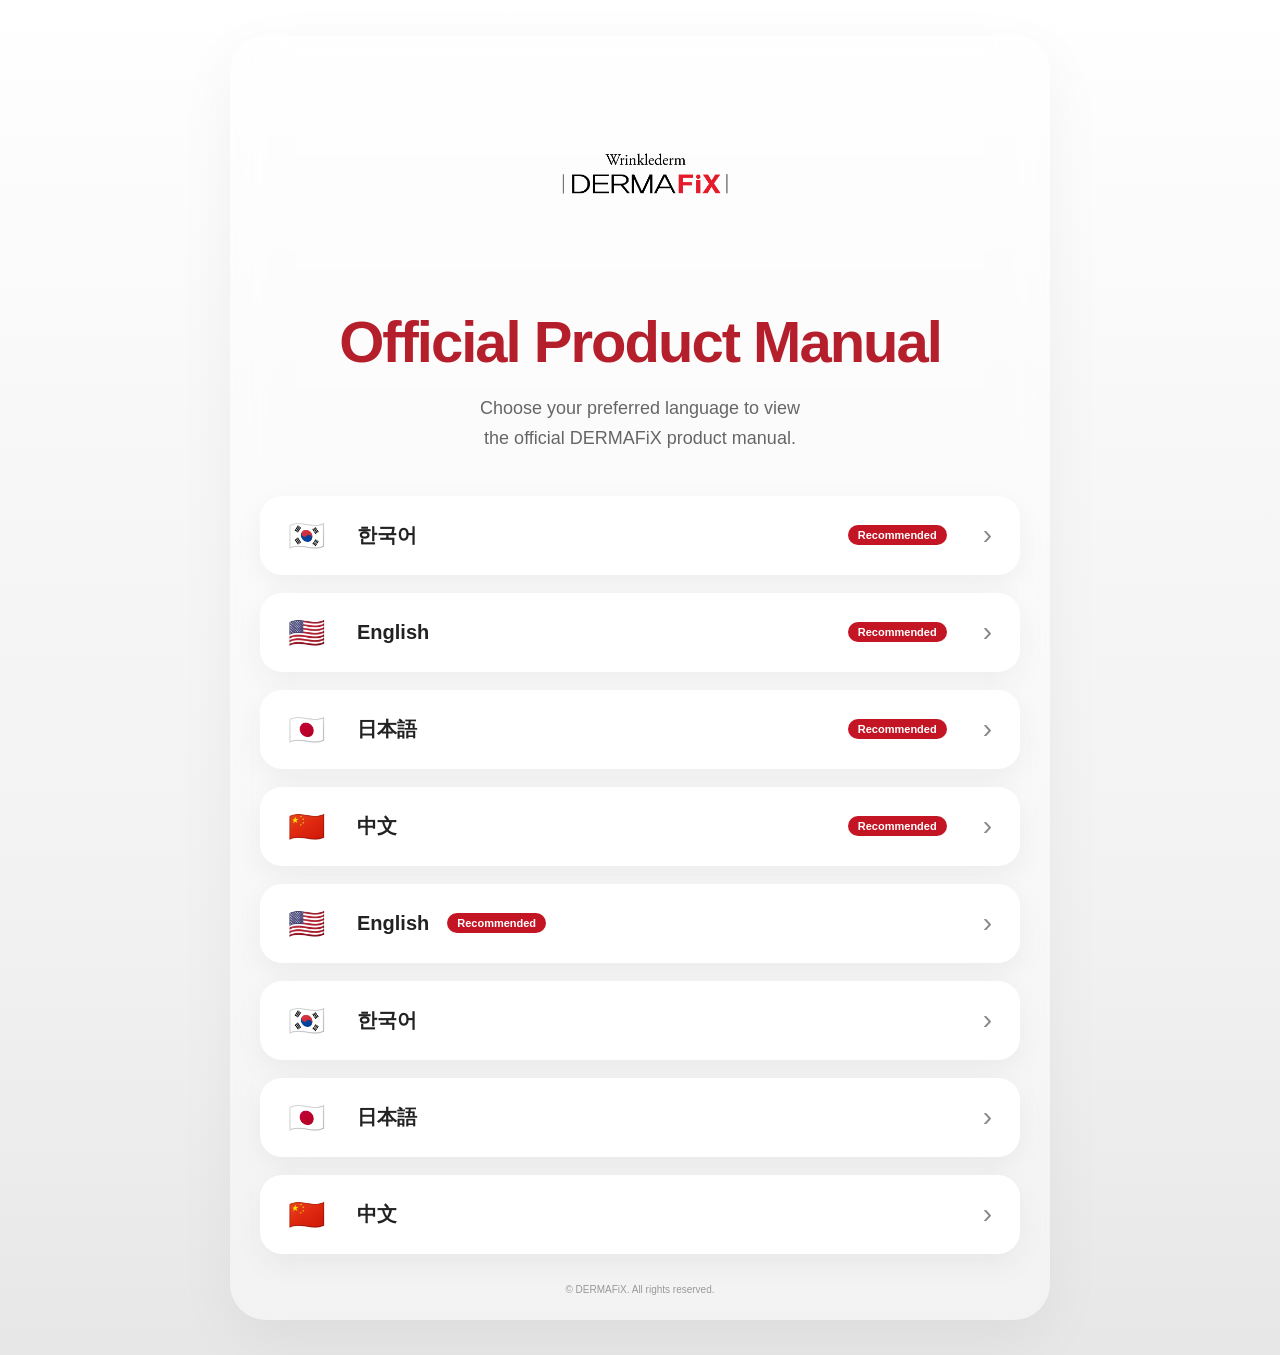
==== commit 0c6a2115: "Update index.html" ====
--- a/index.html
+++ b/index.html
@@ -2,12 +2,15 @@
 <html lang="en">
 
 <head>
+
     <meta charset="UTF-8">
+
     <meta name="viewport" content="width=device-width, initial-scale=1.0">
 
     <title>DERMAFiX Product Manual</title>
 
     <link rel="stylesheet" href="style.css">
+
 </head>
 
 <body>
@@ -36,14 +39,13 @@
 
             <div class="info">
                 <strong>한국어</strong>
-                <small>Korean</small>
             </div>
 
             <span class="badge" id="ko-badge">
                 Recommended
             </span>
 
-            <span class="arrow">→</span>
+            <span class="arrow">›</span>
 
         </a>
 
@@ -54,14 +56,13 @@
 
             <div class="info">
                 <strong>English</strong>
-                <small>English</small>
             </div>
 
             <span class="badge" id="en-badge">
                 Recommended
             </span>
 
-            <span class="arrow">→</span>
+            <span class="arrow">›</span>
 
         </a>
 
@@ -72,14 +73,13 @@
 
             <div class="info">
                 <strong>日本語</strong>
-                <small>Japanese</small>
             </div>
 
             <span class="badge" id="ja-badge">
                 Recommended
             </span>
 
-            <span class="arrow">→</span>
+            <span class="arrow">›</span>
 
         </a>
 
@@ -90,14 +90,13 @@
 
             <div class="info">
                 <strong>中文</strong>
-                <small>Chinese</small>
             </div>
 
             <span class="badge" id="zh-badge">
                 Recommended
             </span>
 
-            <span class="arrow">→</span>
+            <span class="arrow">›</span>
 
         </a>
 
--- a/style.css
+++ b/style.css
@@ -11,7 +11,15 @@
     color:#222;
 
     background:
-    radial-gradient(circle at top,#ffffff 0%,#f8f8f6 45%,#ededeb 100%);
+        linear-gradient(
+            180deg,
+            #ffffff 0%,
+            #f8f8f8 30%,
+            #f1f1f1 70%,
+            #e7e7e7 100%
+        );
+
+    min-height:100vh;
 
 }
 
@@ -19,22 +27,23 @@
 
     max-width:820px;
 
-    margin:40px auto;
-
-    padding:40px 26px 28px;
-
-    border:2px solid #bf1f2d;
-
-    border-radius:34px;
-
-    background:
-    radial-gradient(circle at top,#ffffff 0%,#fafafa 45%,#efefef 100%);
+    margin:35px auto;
+
+    padding:55px 30px 25px;
+
+    border:none;
+
+    border-radius:36px;
+
+    background:rgba(255,255,255,.45);
+
+    backdrop-filter:blur(24px);
+
+    -webkit-backdrop-filter:blur(24px);
 
     box-shadow:
 
-    0 20px 60px rgba(0,0,0,.08);
-
-    overflow:hidden;
+        0 20px 60px rgba(0,0,0,.05);
 
 }
 
@@ -54,11 +63,11 @@
 
 .logo{
 
-    width:200px;
+    width:300px;
 
     display:block;
 
-    margin:0 auto 25px;
+    margin:0 auto 28px;
 
 }
 
@@ -70,25 +79,31 @@
 
 h1{
 
-    font-size:56px;
+    font-size:58px;
 
     font-weight:800;
 
     letter-spacing:-2px;
 
+    color:#b51f2b;
+
+    text-align:center;
+
     margin-bottom:18px;
 
 }
 
 .sub{
 
-    font-size:19px;
+    text-align:center;
+
+    font-size:18px;
 
     color:#666;
 
-    line-height:1.8;
-
-    margin-bottom:45px;
+    line-height:1.7;
+
+    margin-bottom:42px;
 
 }
 
@@ -167,130 +182,128 @@
 
     flex:1;
 
-    text-align:left;
+    display:flex;
+
+    align-items:center;
+
+    gap:10px;
 
 }
 
 .info strong{
 
-    display:block;
-
     font-size:20px;
 
     color:#222;
-}
-
-.info small{
-
-    color:#888;
-
-}
+
+    font-weight:700;
+
+}
+
 
 .badge{
 
-    margin-left:auto;
-
-    background:linear-gradient(135deg,#c41524,#8d1120);
-
-    color:white;
+    display:inline-flex;
+
+    align-items:center;
+
+    justify-content:center;
+
+    padding:4px 10px;
 
     border-radius:999px;
 
-    padding:7px 14px;
+    background:#c41524;
+
+    color:#fff;
 
     font-size:11px;
 
     font-weight:700;
 
-    box-shadow:
-
-    0 6px 14px rgba(160,30,40,.28);
-
-    display:inline-flex;
+    margin-left:8px;
+
+    flex-shrink:0;
+
+}
+
+@media (max-width:700px){
+
+    .container{
+
+        margin:18px auto;
+
+        padding:28px 18px 20px;
+
+    }
+
+    .logo{
+
+        width:130px;
+
+        margin-bottom:18px;
+
+    }
+
+    h1{
+
+        font-size:34px;
+
+        margin-bottom:10px;
+
+    }
+
+    .sub{
+
+        font-size:15px;
+
+        line-height:1.5;
+
+        margin-bottom:24px;
+
+    }
+
+    .cards{
+
+        gap:10px;
+
+    }
+
+    .card{
+
+        padding:16px 18px;
+
+    }
+
+    .flag{
+
+    font-size:30px;
+
+    width:42px;
+
+    display:flex;
+
+    justify-content:center;
 
     align-items:center;
 
-    justify-content:center;
-
     flex-shrink:0;
 
 }
 
-@media (max-width:700px){
-
-    .container{
-
-        margin:18px auto;
-
-        padding:28px 18px 20px;
-
-    }
-
-    .logo{
-
-        width:130px;
-
-        margin-bottom:18px;
-
-    }
-
-    h1{
-
-        font-size:34px;
-
-        margin-bottom:10px;
-
-    }
-
-    .sub{
-
-        font-size:15px;
-
-        line-height:1.5;
-
-        margin-bottom:24px;
-
-    }
-
-    .cards{
-
-        gap:10px;
-
-    }
-
-    .card{
-
-        padding:16px 18px;
-
-    }
-
-    .flag{
-
-        font-size:28px;
-
-        margin-right:12px;
-
-    }
-
     .info strong{
 
         font-size:17px;
 
     }
 
-    .info small{
-
-        font-size:13px;
-
-    }
-
     .badge{
 
-        padding:6px 12px;
-
-        font-size:10px;
-
-    }
+    padding:4px 9px;
+
+    font-size:10px;
+
+}
 
     .arrow{
 
@@ -328,7 +341,12 @@
 
 footer{
 
-    margin-top:28px;
-
-}
-
+    margin-top:26px;
+
+    text-align:center;
+
+    font-size:10px;
+
+    color:#999;
+
+}
